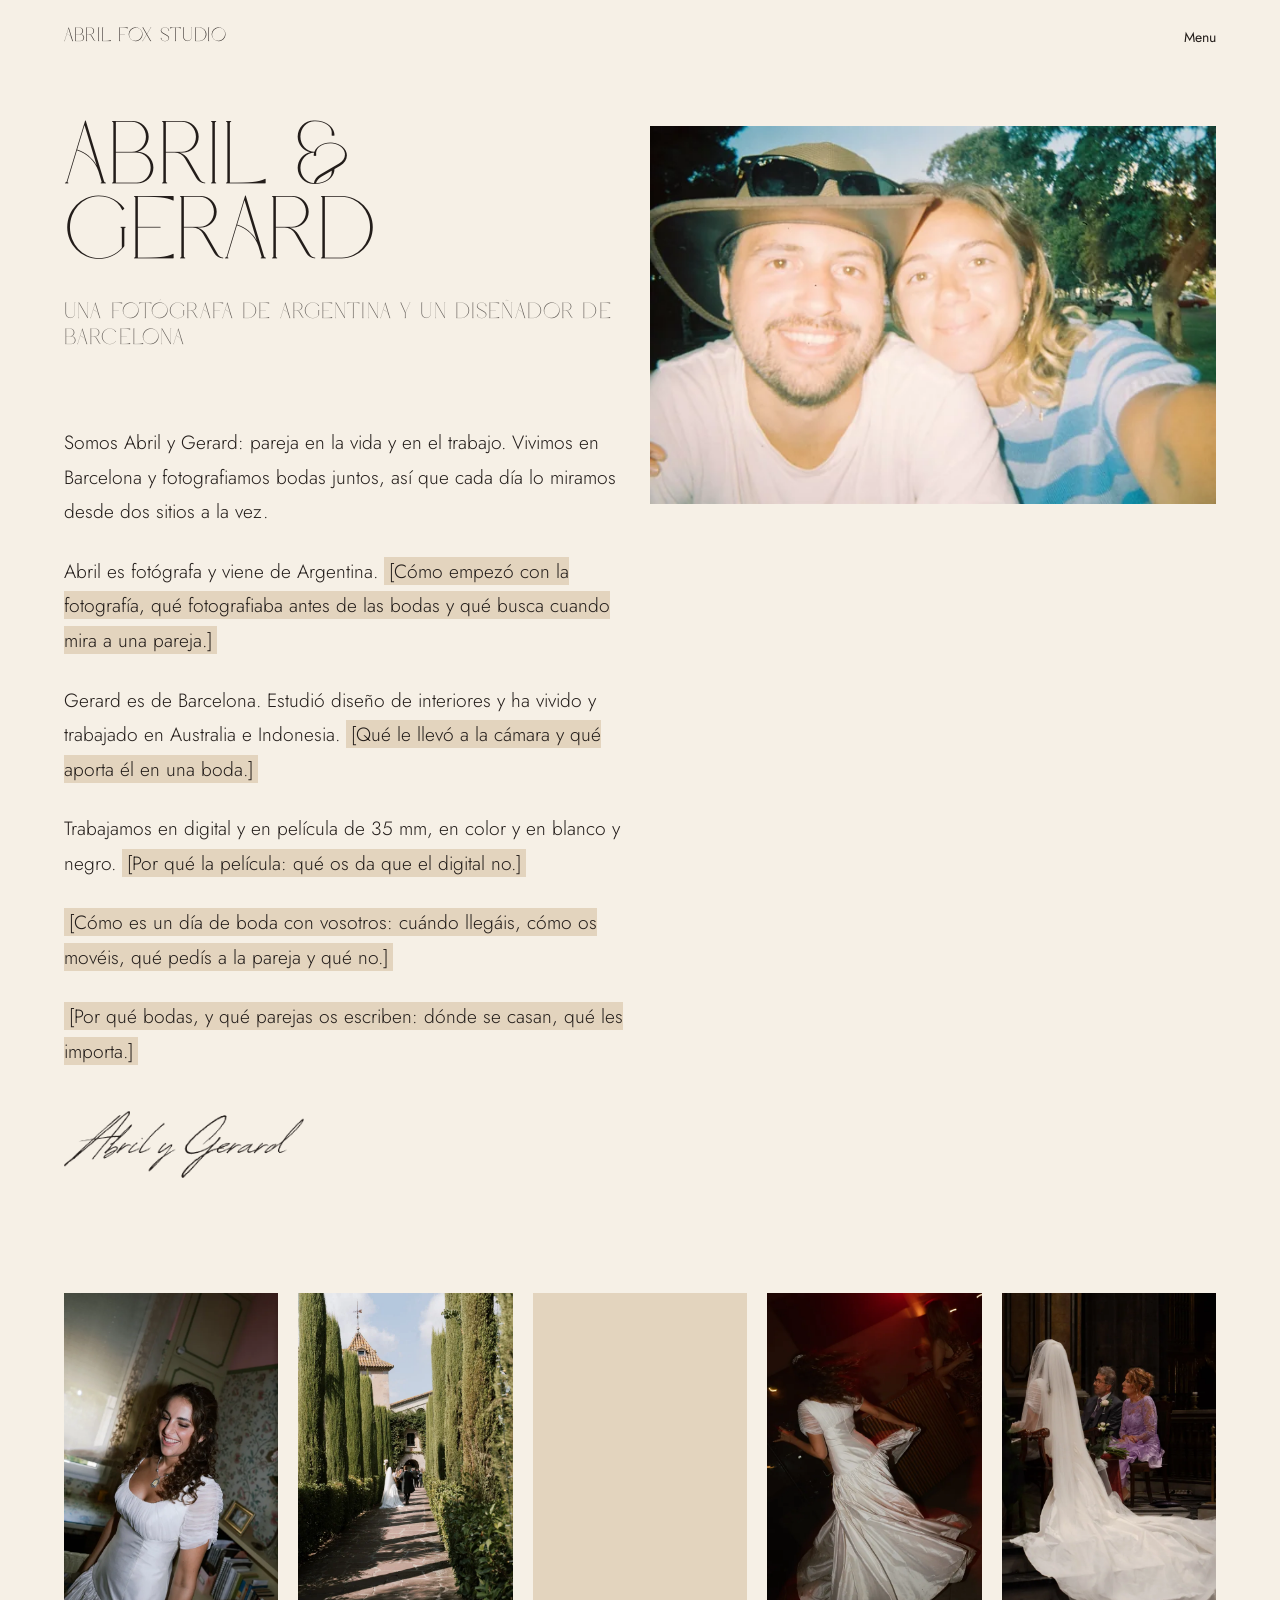
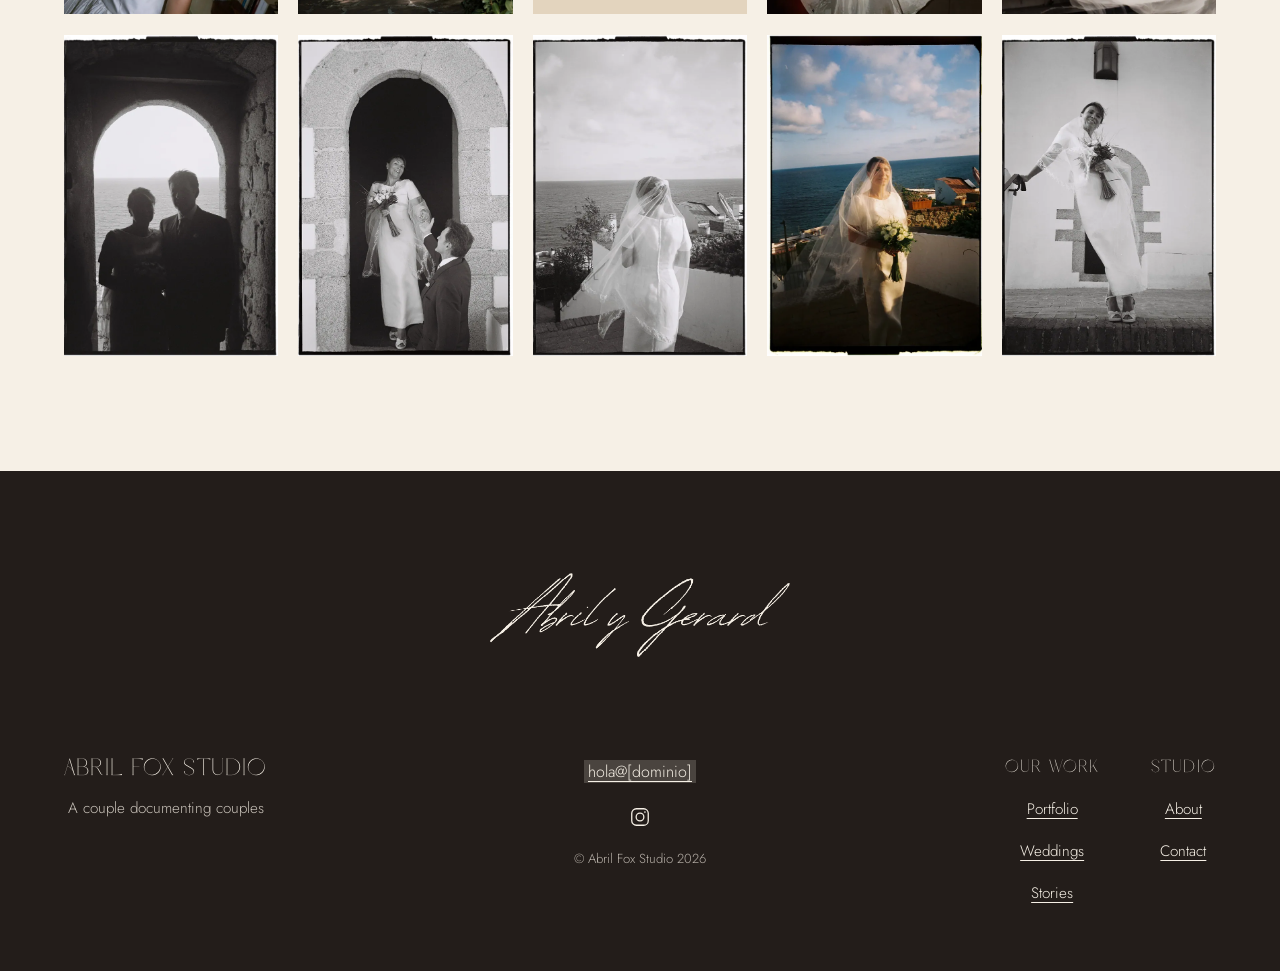
==== about.html @ 714bb8e2 "Web de Abril Fox Studio Co-Authored-By: Claude Opus 5.5 <noreply@anthropic.com> Claude-Session: http" ====
<!doctype html>
<html lang="es">
<head>
<meta charset="utf-8">
<meta name="viewport" content="width=device-width, initial-scale=1">
<title>About · Abril Fox Studio</title>
<meta name="description" content="Abril Fox Studio, fotografía de bodas en Barcelona.">
<meta name="theme-color" content="#F6F0E6">
<link rel="preload" href="fonts/lovely-may.woff2" as="font" type="font/woff2" crossorigin>
<link rel="preload" href="fonts/jost.woff2" as="font" type="font/woff2" crossorigin>

<link rel="stylesheet" href="styles.css">
<script>document.documentElement.classList.add('js')</script>
</head>
<body class="page">
<a class="skip" href="#main">Saltar al contenido</a>
<header class="site-head" data-head>
  <a class="wordmark" href="index.html" aria-label="Abril Fox Studio, home">Abril Fox Studio</a>
  <div class="navwrap">
  <button class="menu-btn" type="button" aria-expanded="false" aria-controls="menu" data-menu-btn>Menu</button>
  <nav id="menu" class="menu" aria-label="Main">
    <ul>
      <li><a href="portfolio.html">Portfolio</a></li>
      <li class="has-sub" data-sub>
        <button class="sub-btn" type="button" aria-expanded="false" aria-controls="sub-gallery">Gallery</button>
        <ul class="sub" id="sub-gallery">
          <li><a href="gallery.html#weddings">Weddings</a></li>
          <li><a href="gallery.html#stories">Stories</a></li>
        </ul>
      </li>
      <li><a href="about.html" aria-current="page">About</a></li>
      <li><a href="contact.html">Contact</a></li>
    </ul>
  </nav>
  </div>
</header>
<main id="main" class="pg">
<h1 class="visually-hidden">About</h1>
<section class="about" id="nosotros" aria-labelledby="about-t">
  <div class="about__text">
    <h2 class="about__title" id="about-t">Abril &amp; Gerard</h2>
    <p class="about__sub">Una fotógrafa de Argentina y un diseñador de Barcelona</p>
    <div class="about__body">
      <p>Somos Abril y Gerard: pareja en la vida y en el trabajo. Vivimos en Barcelona y fotografiamos bodas juntos, así que cada día lo miramos desde dos sitios a la vez.</p>
      <p>Abril es fotógrafa y viene de Argentina. <mark class="todo">[Cómo empezó con la fotografía, qué fotografiaba antes de las bodas y qué busca cuando mira a una pareja.]</mark></p>
      <p>Gerard es de Barcelona. Estudió diseño de interiores y ha vivido y trabajado en Australia e Indonesia. <mark class="todo">[Qué le llevó a la cámara y qué aporta él en una boda.]</mark></p>
      <p>Trabajamos en digital y en película de 35&nbsp;mm, en color y en blanco y negro. <mark class="todo">[Por qué la película: qué os da que el digital no.]</mark></p>
      <p><mark class="todo">[Cómo es un día de boda con vosotros: cuándo llegáis, cómo os movéis, qué pedís a la pareja y qué no.]</mark></p>
      <p><mark class="todo">[Por qué bodas, y qué parejas os escriben: dónde se casan, qué les importa.]</mark></p>
    </div>
    <img class="firma" src="img/firma.png" width="574" height="160" alt="Firma: Abril y Gerard" loading="lazy">
  </div>
  <div class="about__photo"><figure class="ph ph--h "><picture><source type="image/webp" srcset="img/nosotros-640.webp 640w, img/nosotros-1200.webp 1200w, img/nosotros-1600.webp 1600w" sizes="(min-width: 900px) 46vw, 100vw"><img src="img/nosotros-1200.jpg" width="1600" height="1071" alt="Abril y Gerard, selfie en analógico en un parque" loading="lazy" decoding="async"></picture></figure></div>
  <div class="strips" aria-label="Fotografías">
    <div class="strip"><figure class="ph ph--v "><picture><source type="image/webp" srcset="img/sp102666-640.webp 640w, img/sp102666-1200.webp 1200w, img/sp102666-1707.webp 1707w" sizes="(min-width: 900px) 19vw, 50vw"><img src="img/sp102666-1200.jpg" width="1707" height="2560" alt="La novia sonríe junto al papel pintado de flores" loading="lazy" decoding="async"></picture></figure><figure class="ph ph--v "><picture><source type="image/webp" srcset="img/dsc03008-640.webp 640w, img/dsc03008-1200.webp 1200w, img/dsc03008-1707.webp 1707w" sizes="(min-width: 900px) 19vw, 50vw"><img src="img/dsc03008-1200.jpg" width="1707" height="2560" alt="La pareja al fondo de un pasillo de cipreses" loading="lazy" decoding="async"></picture></figure><figure class="ph ph--v "><picture><source type="image/webp" srcset="img/sp103479-640.webp 640w, img/sp103479-1200.webp 1200w, img/sp103479-1707.webp 1707w" sizes="(min-width: 900px) 19vw, 50vw"><img src="img/sp103479-1200.jpg" width="1707" height="2560" alt="La novia entre invitadas con pamela naranja" loading="lazy" decoding="async"></picture></figure><figure class="ph ph--v "><picture><source type="image/webp" srcset="img/sp105795-640.webp 640w, img/sp105795-1200.webp 1200w, img/sp105795-1707.webp 1707w" sizes="(min-width: 900px) 19vw, 50vw"><img src="img/sp105795-1200.jpg" width="1707" height="2560" alt="La novia gira bajo una luz roja" loading="lazy" decoding="async"></picture></figure><figure class="ph ph--v "><picture><source type="image/webp" srcset="img/dsc02863-640.webp 640w, img/dsc02863-1200.webp 1200w, img/dsc02863-1707.webp 1707w" sizes="(min-width: 900px) 19vw, 50vw"><img src="img/dsc02863-1200.jpg" width="1707" height="2560" alt="La cola del vestido en el altar" loading="lazy" decoding="async"></picture></figure></div>
    <div class="strip"><figure class="ph ph--v "><picture><source type="image/webp" srcset="img/f01-13-640.webp 640w, img/f01-13-1200.webp 1200w, img/f01-13-2000.webp 2000w" sizes="(min-width: 900px) 19vw, 50vw"><img src="img/f01-13-1200.jpg" width="2397" height="3578" alt="Silueta de la pareja bajo un arco frente al mar, en película" loading="lazy" decoding="async"></picture></figure><figure class="ph ph--v "><picture><source type="image/webp" srcset="img/f01-15-640.webp 640w, img/f01-15-1200.webp 1200w, img/f01-15-2000.webp 2000w" sizes="(min-width: 900px) 19vw, 50vw"><img src="img/f01-15-1200.jpg" width="2397" height="3578" alt="La novia en lo alto del arco, en película" loading="lazy" decoding="async"></picture></figure><figure class="ph ph--v "><picture><source type="image/webp" srcset="img/f01-27-640.webp 640w, img/f01-27-1200.webp 1200w, img/f01-27-2000.webp 2000w" sizes="(min-width: 900px) 19vw, 50vw"><img src="img/f01-27-1200.jpg" width="2397" height="3578" alt="El velo transparente frente al mar, en película" loading="lazy" decoding="async"></picture></figure><figure class="ph ph--v "><picture><source type="image/webp" srcset="img/f02-12-640.webp 640w, img/f02-12-1200.webp 1200w, img/f02-12-2000.webp 2000w" sizes="(min-width: 900px) 19vw, 50vw"><img src="img/f02-12-1200.jpg" width="2397" height="3578" alt="La novia con el velo frente al mar, en color" loading="lazy" decoding="async"></picture></figure><figure class="ph ph--v "><picture><source type="image/webp" srcset="img/f01-23-640.webp 640w, img/f01-23-1200.webp 1200w, img/f01-23-2000.webp 2000w" sizes="(min-width: 900px) 19vw, 50vw"><img src="img/f01-23-1200.jpg" width="2397" height="3578" alt="La novia junto a una pared blanca, en película" loading="lazy" decoding="async"></picture></figure></div>
  </div>
</section>
</main>
<footer class="foot">
  <img class="foot__firma" src="img/firma-crema.png" width="574" height="160" alt="Abril y Gerard" loading="lazy">
  <div class="foot__brand">
    <p class="foot__logo">Abril Fox Studio</p>
    <p class="foot__tag">A couple documenting couples</p>
  </div>
  <div class="foot__center">
    <a class="foot__mail" href="mailto:hola@[DOMINIO]"><mark class="todo">hola@[dominio]</mark></a>
    <a class="foot__ig" href="https://instagram.com/" rel="noopener" aria-label="Instagram"><svg viewBox="0 0 24 24" width="22" height="22" aria-hidden="true" focusable="false" fill="none" stroke="currentColor" stroke-width="1.4"><rect x="3" y="3" width="18" height="18" rx="5"/><circle cx="12" cy="12" r="4.2"/><circle cx="17.4" cy="6.6" r=".9" fill="currentColor" stroke="none"/></svg></a>
    <p class="foot__copy">© Abril Fox Studio 2026</p>
  </div>
  <nav class="foot__nav" aria-label="Pie de página">
    <div><p class="foot__h">Our work</p><ul>
      <li><a href="portfolio.html">Portfolio</a></li>
      <li><a href="gallery.html#weddings">Weddings</a></li>
      <li><a href="gallery.html#stories">Stories</a></li>
    </ul></div>
    <div><p class="foot__h">Studio</p><ul>
      <li><a href="about.html">About</a></li>
      <li><a href="contact.html">Contact</a></li>
    </ul></div>
  </nav>
</footer>
<script src="main.js" defer></script>
</body>
</html>
---- styles.css ----
/* Abril Fox Studio — estilos
   Paleta, tipografías y roles según el Manual de identidad visual 2026. */

@font-face { font-family: "Lovely May"; src: url(fonts/lovely-may.woff2) format("woff2"); font-display: swap; }
@font-face { font-family: "Jimmy Script"; src: url(fonts/jimmy.woff2) format("woff2"); font-display: swap; }
@font-face { font-family: "Afrah"; src: url(fonts/afrah-light.woff2) format("woff2"); font-weight: 300; font-display: swap; }
@font-face { font-family: "Afrah"; src: url(fonts/afrah.woff2) format("woff2"); font-weight: 400; font-display: swap; }
@font-face { font-family: "Jost"; src: url(fonts/jost.woff2) format("woff2"); font-weight: 100 900; font-display: swap;
  unicode-range: U+0000-00FF, U+0131, U+0152-0153, U+02BB-02BC, U+02C6, U+02DA, U+02DC, U+2000-206F, U+20AC, U+2122, U+2191, U+2193, U+2212, U+2215, U+FEFF, U+FFFD; }
@font-face { font-family: "Jost"; src: url(fonts/jost-ext.woff2) format("woff2"); font-weight: 100 900; font-display: swap;
  unicode-range: U+0100-02AF, U+0304, U+0308, U+0329, U+1E00-1E9F, U+1EF2-1EFF, U+2020, U+20A0-20AB, U+20AD-20C0, U+2113, U+2C60-2C7F, U+A720-A7FF; }

:root {
  --crema: #F6F0E6;
  --arena: #E3D4BE;
  --tinta: #231D1A;
  --tinta-2: rgb(35 29 26 / .72);
  --linea: rgb(35 29 26 / .22);

  --f-title: "Lovely May", "Didot", serif;
  --f-acc: "Jimmy Script", cursive;
  --f-place: "Afrah", "Didot", serif;
  --f-text: "Jost", "Futura", sans-serif;

  --m: clamp(20px, 5vw, 80px);          /* margen lateral */
  --gap: clamp(12px, 1.6vw, 24px);
  --s1: clamp(56px, 9vw, 140px);        /* aire entre secciones */
  --s2: clamp(32px, 5vw, 72px);

  --t-xl: clamp(2.6rem, 6.4vw, 6.2rem);
  --t-l: clamp(2rem, 4.2vw, 3.9rem);
  --t-m: clamp(1.35rem, 2vw, 1.75rem);
  --t-body: clamp(1rem, .95rem + .2vw, 1.125rem);
  --t-s: .875rem;

  --ease: cubic-bezier(.2, .7, .2, 1);
}

*, *::before, *::after { box-sizing: border-box; }
html { -webkit-text-size-adjust: 100%; scroll-behavior: smooth; scroll-padding-top: 72px; }
body {
  margin: 0; background: var(--crema); color: var(--tinta);
  font: 300 var(--t-body)/1.65 var(--f-text);
  font-kerning: normal; text-rendering: optimizeLegibility;
}
img { display: block; max-width: 100%; height: auto; }
picture { display: contents; }
a { color: inherit; }
h1, h2, h3, p, ul, ol, figure, blockquote { margin: 0; padding: 0; }
ul, ol { list-style: none; }
button, input, textarea, select { font: inherit; color: inherit; }

:focus-visible { outline: 1.5px solid var(--tinta); outline-offset: 4px; }
.ch--noche :focus-visible, .foot :focus-visible, .lb :focus-visible { outline-color: var(--crema); }

.skip { position: absolute; left: var(--m); top: -60px; background: var(--tinta); color: var(--crema); padding: .6em 1em; z-index: 50; text-decoration: none; }
.skip:focus { top: 12px; }
.visually-hidden { position: absolute; width: 1px; height: 1px; overflow: hidden; clip: rect(0 0 0 0); white-space: nowrap; }

/* Huecos de contenido pendiente: visibles a propósito, se borran al rellenar */
.todo { background: var(--arena); color: var(--tinta); padding: 0 .25em; font-style: normal; }
.hole { display: grid; place-items: center; background: var(--arena); border: 1px dashed var(--linea); margin: 0; }
.hole span { font-size: var(--t-s); text-align: center; color: var(--tinta-2); padding: 1em; }

/* ---------- Tipografía con roles ---------- */
.t-title {
  font: 400 var(--t-l)/1.02 var(--f-title); text-transform: uppercase; letter-spacing: .01em;
}
.acc {
  font-family: var(--f-acc); text-transform: none; letter-spacing: 0;
  font-size: 1.12em; line-height: .5; padding: 0 .06em;
}
/* Títulos: una sola letra (Lovely May), sin palabra de acento */
.t-title .acc { font: inherit; text-transform: inherit; letter-spacing: inherit; padding: 0; }
.lead { font-size: var(--t-m); line-height: 1.45; font-weight: 300; }
.link {
  text-decoration: none; background: linear-gradient(currentColor, currentColor) 0 100% / 100% 1px no-repeat;
  padding-bottom: 2px; transition: background-size .45s var(--ease);
}
.link:hover { background-size: 0 1px; background-position: 100% 100%; }

/* ---------- Cabecera ---------- */
.site-head {
  position: fixed; inset: 0 0 auto 0; z-index: 20;
  display: flex; align-items: center; justify-content: space-between; gap: 2rem;
  padding: 18px var(--m); transition: background-color .4s, border-color .4s;
  border-bottom: 1px solid transparent;
}
.site-head.is-solid { background: var(--crema); }
.wordmark { font: 400 1.05rem/1 var(--f-title); text-transform: uppercase; letter-spacing: .04em; text-decoration: none; }
.menu ul { display: flex; gap: clamp(1.2rem, 2.4vw, 2.6rem); }
.menu a { font-size: var(--t-s); font-weight: 400; letter-spacing: .02em; text-decoration: none; padding: 6px 0;
  background: linear-gradient(currentColor, currentColor) 0 100% / 0 1px no-repeat; transition: background-size .4s var(--ease); }
.menu a:hover, .menu a[aria-current] { background-size: 100% 1px; }
.menu-btn { display: none; background: none; border: 0; padding: 8px 0; font-size: var(--t-s); font-weight: 400; cursor: pointer; }

/* Submenú de Gallery */
.has-sub { position: relative; }
.menu a, .sub-btn { display: inline-block; line-height: 1.4; }
.sub-btn { background: none; border: 0; padding: 6px 0; font-family: inherit; color: inherit; cursor: pointer; font-size: var(--t-s); font-weight: 400; letter-spacing: .02em;
  background-image: linear-gradient(currentColor, currentColor); background-position: 0 100%; background-size: 0 1px; background-repeat: no-repeat; transition: background-size .4s var(--ease); }
.sub-btn:hover, .sub-btn[data-current], .has-sub.is-open .sub-btn { background-size: 100% 1px; }
.menu .sub { position: absolute; top: calc(100% + 10px); left: -16px; display: grid; gap: 0; padding: 10px 16px; background: var(--crema);
  min-width: 150px; opacity: 0; visibility: hidden; transform: translateY(-4px); transition: opacity .25s, transform .25s, visibility 0s .25s; }
.has-sub.is-open .sub { opacity: 1; visibility: visible; transform: none; transition: opacity .25s, transform .25s; }
.menu .sub a { display: block; padding: 8px 0; }

/* Fuera del inicio: en ordenador solo se ve «Menu»; al pasar por encima se despliega */
.navwrap { position: relative; }
@media (min-width: 900px) {
  body:not(.home) .menu-btn { display: block; }
  body:not(.home) .menu {
    position: absolute; top: 100%; right: -24px; padding: 14px 24px 18px; background: var(--crema); min-width: 210px;
    opacity: 0; visibility: hidden; transform: translateY(-4px);
    transition: opacity .25s, transform .25s, visibility 0s .25s;
  }
  body:not(.home) .navwrap:hover .menu, body:not(.home) .navwrap:focus-within .menu, body:not(.home) .menu.is-open {
    opacity: 1; visibility: visible; transform: none; transition: opacity .25s, transform .25s;
  }
  body:not(.home) .menu > ul { flex-direction: column; gap: 0; }
  body:not(.home) .menu li { padding: 6px 0; }
  body:not(.home) .menu a, body:not(.home) .sub-btn { display: inline-block; padding: 2px 0; }
  body:not(.home) .menu .sub { position: static; min-width: 0; padding: 0 0 4px 1rem; display: none; opacity: 1; visibility: visible; transform: none; }
  body:not(.home) .has-sub:hover .sub, body:not(.home) .has-sub.is-open .sub, body:not(.home) .has-sub:focus-within .sub { display: grid; }
}

/* En el inicio el logotipo grande ya está en la portada: el pequeño aparece al bajar */

/* ---------- Fotos ---------- */
.ph { margin: 0; position: relative; }
.ph img { width: 100%; height: auto; background: var(--arena); }
.ph figcaption { font-size: var(--t-s); color: var(--tinta-2); margin-top: .6em; }
.lb-open { display: block; width: 100%; padding: 0; border: 0; background: none; cursor: zoom-in; }

/* ---------- Portada ---------- */
.hero { display: grid; grid-template-columns: auto 1fr; min-height: 100svh; }
.slides { position: relative; height: 100svh; aspect-ratio: 2 / 3; overflow: hidden; background: var(--arena); }
.slide { position: absolute; inset: 0; opacity: 0; transition: opacity 1.2s ease; }
.slide.is-on { opacity: 1; }
.slide img { width: 100%; height: 100%; object-fit: cover; }
/* La portada es la página entera: sin desplazamiento */
.home .hero { height: 100svh; min-height: 0; }
.hero__text { align-self: end; padding: 0 var(--m) clamp(40px, 8vh, 96px) clamp(32px, 6vw, 110px); }
.hero__text > * { font-family: var(--f-title); font-weight: 400; text-transform: uppercase; }
.hero__logo { font-size: var(--t-xl); line-height: .95; letter-spacing: .005em; max-width: 7ch; }
.hero__line { font-size: clamp(1.3rem, 2.2vw, 2rem); line-height: 1.15; margin-top: clamp(20px, 3.4vh, 40px); letter-spacing: .02em; }
.hero__place { font-size: clamp(.95rem, 1.2vw, 1.15rem); line-height: 1.5; letter-spacing: .08em; margin-top: 1.4em; color: var(--tinta-2); }

/* Entrada única: la foto se descubre de abajo arriba */
@media (prefers-reduced-motion: no-preference) {
  .js .slide:first-child img { clip-path: inset(100% 0 0 0); transition: clip-path 1.4s var(--ease); }
  .js .hero__text > * { opacity: 0; transform: translateY(12px); transition: opacity .9s var(--ease), transform .9s var(--ease); }
  .js .is-in .slide:first-child img { clip-path: inset(0 0 0 0); }
  .js .is-in .hero__text > * { opacity: 1; transform: none; }
  .js .is-in .hero__text > :nth-child(1) { transition-delay: .5s; }
  .js .is-in .hero__text > :nth-child(2) { transition-delay: .7s; }
  .js .is-in .hero__text > :nth-child(3) { transition-delay: .85s; }
}

/* ---------- Retícula base ---------- */
.about, .stories, .day, .process, .words, .places__row, .journal, .contact, .sp__head, .g {
  display: grid; grid-template-columns: repeat(12, minmax(0, 1fr)); column-gap: var(--gap);
  padding-inline: var(--m);
}

/* Páginas interiores */
.pg { padding-top: 72px; }
.cta { padding: var(--s1) var(--m); display: flex; flex-wrap: wrap; align-items: end; justify-content: space-between; gap: var(--s2); border-top: 1px solid var(--linea); }
.cta .btn { display: inline-block; text-decoration: none; }

/* Sobre nosotros: texto a la izquierda, foto a la derecha; debajo, dos tiras de cinco fotos */
.about { padding-block: clamp(32px, 6vh, 72px) var(--s1); align-items: start; row-gap: var(--s1); }
.about__text { grid-column: 1 / span 6; }
.about__title { font: 400 clamp(3rem, 6vw, 5.6rem)/.98 var(--f-title); text-transform: uppercase; }
.about__sub { font: 400 clamp(1rem, 1.5vw, 1.3rem)/1.4 var(--f-title); text-transform: uppercase; letter-spacing: .06em; color: var(--tinta-2); margin-top: 1.2em; max-width: 34ch; }
.about__body { margin-top: clamp(40px, 8vh, 96px); display: grid; gap: 1.3em; max-width: 60ch; font-size: clamp(1.05rem, 1rem + .25vw, 1.2rem); line-height: 1.8; }
.firma { width: min(240px, 60%); margin-top: 2.4em; }
.about__photo { grid-column: 7 / -1; position: sticky; top: 96px; }
.about__photo img { width: 100%; height: auto; }
.strips { grid-column: 1 / -1; display: grid; gap: clamp(12px, 1.6vw, 24px); }
.strip { display: grid; grid-template-columns: repeat(5, minmax(0, 1fr)); gap: clamp(12px, 1.6vw, 24px); }
.strip .ph { aspect-ratio: 2 / 3; overflow: hidden; }
.strip img { width: 100%; height: 100%; object-fit: cover; }

/* Gallery: una pared de bodas, tres por fila, mucho aire */
.stories { padding-block: clamp(56px, 12vh, 160px) var(--s1); }
.wall { grid-column: 1 / -1; display: grid; grid-template-columns: repeat(3, minmax(0, 1fr)); gap: clamp(56px, 8vw, 120px) clamp(24px, 5.5vw, 96px); align-items: start; }
.wall a { display: block; text-decoration: none; }
.wall .ph { overflow: hidden; aspect-ratio: 2 / 3; }
.wall .ph img { height: 100%; object-fit: cover; transition: transform 1.2s var(--ease), opacity .6s; }
.wall a:hover img { transform: scale(1.02); }
.wall__place { display: block; font: 300 clamp(1.05rem, 1.4vw, 1.3rem)/1.3 var(--f-place); margin-top: 1em; }
.wall__names { display: block; font: 400 .8rem/1.3 var(--f-title); text-transform: uppercase; letter-spacing: .08em; color: var(--tinta-2); margin-top: .5em; }
.wall a:focus-visible { outline-offset: 8px; }
@media (max-width: 899px) { .wall { grid-template-columns: repeat(2, minmax(0, 1fr)); } }
@media (max-width: 599px) { .wall { grid-template-columns: minmax(0, 1fr); } }

/* Gallery dividida: Weddings y Stories */
.gal { grid-column: 1 / -1; }
.gal + .gal { margin-top: var(--s1); }
.gal__t { font: 400 clamp(2.2rem, 4vw, 3.8rem)/1 var(--f-title); text-transform: uppercase; margin-bottom: clamp(32px, 5vw, 64px); }
.stories { padding-top: clamp(40px, 8vh, 96px); }

/* Portfolio: muro de fotos sin texto */
.pf { padding: clamp(24px, 5vh, 56px) clamp(16px, 1.8vw, 28px) var(--s1); }
.pf__grid { columns: 3; column-gap: clamp(12px, 1.6vw, 24px); }
.pf__grid .ph { break-inside: avoid; margin-bottom: clamp(12px, 1.6vw, 24px); }
@media (max-width: 899px) { .pf__grid { columns: 2; } }
@media (max-width: 599px) { .pf__grid { columns: 1; } }

/* Historia (cabecera de nombre en cada boda) */
.story__name { display: block; font: 400 var(--t-m)/1.1 var(--f-title); text-transform: uppercase; margin-top: .9em; }
.story__place { display: block; font: 300 1.1rem/1.2 var(--f-place); color: var(--tinta-2); margin-top: .35em; }

/* Un día entero */
.day { padding-block: var(--s1); row-gap: var(--s1); }
.day__head { grid-column: 1 / span 7; }
.day__head p { margin-top: 1em; color: var(--tinta-2); max-width: 40ch; }
.ch { grid-column: 1 / -1; display: grid; grid-template-columns: subgrid; align-items: start; position: relative; }
.ch__label { grid-column: 1 / -1; font: 400 clamp(2.6rem, 5.2vw, 4.8rem)/1 var(--f-acc); margin-bottom: .35em; }
.ch--casa .ch__a { grid-column: 2 / span 5; }
.ch--casa .ch__b { grid-column: 8 / span 3; margin-top: 30%; }
.ch--si .ch__a { grid-column: 4 / span 6; }
.ch--si .ch__b { grid-column: 11 / span 2; align-self: end; }
.ch--calle .ch__label { grid-column: 1 / -1; }
.ch--calle .pair { grid-column: 1 / -1; margin-inline: calc(var(--m) * -1); display: grid; grid-template-columns: 1fr 1fr; gap: 4px; }
.ch--jardin .ch__a { grid-column: 8 / span 4; margin-bottom: var(--s1); }
.ch--jardin .ch__label { grid-column: 2 / span 5; align-self: end; }
.ch--jardin { grid-template-rows: auto auto; }
.ch--jardin .ch__label { grid-row: 1; }
.ch--jardin .ch__a { grid-row: 1; }
.ch__wide { grid-column: 1 / -1; grid-row: 2; margin-inline: calc(var(--m) * -1); }
.ch--noche {
  margin-inline: calc(var(--m) * -1); padding: var(--s1) var(--m); background: var(--tinta); color: var(--crema);
  grid-template-columns: repeat(12, minmax(0, 1fr)); column-gap: var(--gap); row-gap: var(--s2);
}
.ch--noche .ch__a { grid-column: 2 / span 4; }
.ch--noche .ch__b { grid-column: 7 / span 6; align-self: end; }
.ch--noche .ph img { background: #3a322e; }
.ch__end { grid-column: 2 / -1; font-size: var(--t-body); }
.ch__end .link { font-weight: 400; }

/* Cómo trabajamos */
.process { padding-block: var(--s1); align-items: start; }
.process__img { grid-column: 1 / span 5; position: sticky; top: 96px; }
.process__body { grid-column: 7 / span 6; }
.steps { margin-top: var(--s2); counter-reset: s; }
.steps li { display: grid; grid-template-columns: 4.5rem 1fr; column-gap: 1rem; padding-block: 1.6rem; border-top: 1px solid var(--linea); }
.steps li:last-child { border-bottom: 1px solid var(--linea); }
.steps__n { grid-row: span 2; font: 400 2.2rem/1 var(--f-title); }
.steps h3 { font: 400 var(--t-m)/1.2 var(--f-title); text-transform: uppercase; }
.steps p { margin-top: .4em; color: var(--tinta-2); max-width: 48ch; }

/* Opiniones */
.words { padding-block: var(--s1); align-items: center; }
.words__img { grid-column: 1 / span 6; }
.words__body { grid-column: 8 / span 5; }
.words blockquote p { font-size: var(--t-m); line-height: 1.5; }
.words blockquote footer { margin-top: 1.6em; }
.words blockquote footer .story__name { font-size: 1.1rem; }

/* Destinos: el bucle */
.places { padding-block: var(--s1) 0; overflow: hidden; }
.loop { overflow: hidden; border-block: 1px solid var(--linea); padding-block: clamp(10px, 2vw, 28px); }
.loop__track { display: flex; align-items: center; gap: clamp(20px, 3vw, 48px); width: max-content;
  font: 300 clamp(3.4rem, 11vw, 10rem)/1 var(--f-place); white-space: nowrap; }
.loop__track li { flex: none; }
.loop__track .todo-li { color: var(--tinta-2); }
.stroke { width: clamp(60px, 9vw, 140px); height: auto; fill: none; stroke: var(--tinta); stroke-width: 1.6; stroke-linecap: round; }
@media (prefers-reduced-motion: no-preference) {
  .loop.is-running .loop__track { animation: loop var(--loop-t, 40s) linear infinite; }
  .loop:hover .loop__track, .loop:focus-within .loop__track { animation-play-state: paused; }
}
@keyframes loop { to { transform: translateX(calc(-1 * var(--loop-w, 50%))); } }
.places__row { padding-block: var(--s1); align-items: end; }
.places__img { grid-column: 1 / span 7; }
.places__text { grid-column: 9 / span 4; display: grid; gap: 1em; }

/* Diario */
.journal { padding-block: 0 var(--s1); align-items: start; }
.journal > .t-title { grid-column: 1 / -1; margin-bottom: var(--s2); }
.journal__list { grid-column: 1 / -1; display: grid; grid-template-columns: subgrid; }
.journal__list li:nth-child(1) { grid-column: 2 / span 3; }
.journal__list li:nth-child(2) { grid-column: 7 / span 5; margin-top: 12%; }
.journal h3 { font: 400 var(--t-m)/1.2 var(--f-text); margin-top: .9em; }
.journal__date { font-size: var(--t-s); color: var(--tinta-2); margin-top: .3em; }

/* Contacto: foto horizontal a sangre arriba; texto y formulario debajo */
.contact { padding-block: 0 var(--s1); align-items: start; row-gap: var(--s2); }
.contact { padding-top: clamp(32px, 6vh, 72px); }
.contact__head { grid-column: 1 / span 6; }
.contact__photo { grid-column: 7 / -1; position: relative; aspect-ratio: 3 / 2; overflow: hidden; background: var(--arena); }
.contact__photo .ph { position: absolute; inset: 0; opacity: 0; transition: opacity 1.2s ease; }
.contact__photo .ph.is-on { opacity: 1; }
.contact__photo img { width: 100%; height: 100%; object-fit: cover; }
.contact__formt { grid-column: 1 / -1; justify-self: center; width: min(100%, 760px); margin-top: var(--s1);
  font: 400 clamp(1.8rem, 3vw, 2.6rem)/1 var(--f-title); text-transform: uppercase; }
.contact__body { grid-column: 1 / -1; width: min(100%, 760px); margin-inline: auto; }
.firma--s { width: 150px; margin-top: 2em; }
.contact__title { font: 400 clamp(2.6rem, 4.6vw, 4.6rem)/1 var(--f-title); text-transform: uppercase; }
.contact__travel { font: 300 clamp(1.6rem, 2.6vw, 2.4rem)/1.1 var(--f-place); margin-top: .7em; }
.contact__intro { margin-top: 1.4em; max-width: 56ch; font-size: clamp(1.02rem, 1rem + .2vw, 1.15rem); line-height: 1.7; }
.form { display: grid; grid-template-columns: 1fr 1fr; column-gap: clamp(16px, 2.4vw, 36px); row-gap: 1.8rem; }
.form__req { grid-column: 1 / -1; font-size: var(--t-s); color: var(--tinta-2); }
.field { grid-column: 1 / -1; display: grid; gap: .4rem; align-content: start; position: relative; }
.field--half { grid-column: span 1; }
.field label { font-size: var(--t-s); font-weight: 400; }
.req { color: var(--tinta); }
.field input, .field textarea, .field select {
  width: 100%; background: transparent; border: 1px solid var(--linea); border-radius: 0;
  padding: .85rem .9rem; font-size: 1rem; font-weight: 300; transition: border-color .3s;
  min-height: 48px;
}
.field select { appearance: none; cursor: pointer;
  background-image: linear-gradient(45deg, transparent 50%, var(--tinta) 50%), linear-gradient(135deg, var(--tinta) 50%, transparent 50%);
  background-position: calc(100% - 20px) 52%, calc(100% - 15px) 52%; background-size: 5px 5px; background-repeat: no-repeat; padding-right: 2.4rem; }
.field textarea { resize: vertical; min-height: 9rem; line-height: 1.6; }
.field input::placeholder, .field textarea::placeholder { color: var(--tinta-2); }
.field input:hover, .field textarea:hover, .field select:hover { border-color: rgb(35 29 26 / .5); }
.field input:focus, .field textarea:focus, .field select:focus { outline: none; border-color: var(--tinta); box-shadow: inset 0 0 0 1px var(--tinta); }
.field [aria-invalid="true"] { border-color: var(--tinta); border-style: dashed; }
.field .err { font-size: var(--t-s); font-weight: 400; }
.field__count { justify-self: end; font-size: .75rem; color: var(--tinta-2); }
.form__status { grid-column: 1 / -1; font-size: var(--t-s); }
.form__status:empty { display: none; }
.btn {
  grid-column: 1 / -1; justify-self: start; cursor: pointer;
  background: var(--tinta); color: var(--crema); border: 1px solid var(--tinta); border-radius: 0;
  padding: 1rem 2.6rem; min-height: 48px; font-size: var(--t-s); font-weight: 400; letter-spacing: .06em;
  transition: background-color .3s, color .3s;
}
.btn:hover { background: transparent; color: var(--tinta); }
.btn[disabled] { opacity: .6; cursor: progress; }
.contact__ig { margin-top: 1.2em; }
.contact .todo { background: var(--arena); }

/* Pie */
.foot { background: var(--tinta); color: var(--crema); padding: clamp(56px, 8vw, 104px) var(--m) clamp(40px, 5vw, 64px);
  display: grid; grid-template-columns: 1fr auto 1fr; gap: var(--s2); align-items: start; text-align: center; }
.foot a { color: inherit; }
.foot__brand { justify-self: start; }
.foot__logo { font: 400 clamp(1.2rem, 1.6vw, 1.5rem)/1.1 var(--f-title); text-transform: uppercase; letter-spacing: .06em; }
.foot__tag { margin-top: .9em; font-size: .95rem; color: rgb(246 240 230 / .78); }
.foot__center { display: grid; justify-items: center; gap: .9rem; }
.foot__firma { grid-column: 1 / -1; justify-self: center; width: min(300px, 64vw); margin-bottom: clamp(16px, 3vw, 40px); }
.foot__mail { font-size: 1rem; text-decoration: underline; text-underline-offset: 4px; text-decoration-thickness: 1px; }
.foot__ig { display: inline-flex; padding: 6px; }
.foot__ig:hover { opacity: .7; }
.foot__copy { font-size: .82rem; color: rgb(246 240 230 / .7); }
.foot__nav { justify-self: end; display: flex; gap: clamp(32px, 4vw, 64px); }
.foot__h { font: 400 .95rem/1.2 var(--f-title); text-transform: uppercase; letter-spacing: .08em; margin-bottom: 1.1em; }
.foot__nav ul { display: grid; gap: .7em; }
.foot__nav a { font-size: .95rem; text-decoration: underline; text-underline-offset: 4px; text-decoration-thickness: 1px; }
.foot__nav a:hover, .foot__mail:hover { text-decoration-thickness: 2px; }
.foot .todo { background: rgb(246 240 230 / .18); color: var(--crema); }

/* ---------- Página de historia ---------- */
.sp { padding-top: clamp(96px, 12vh, 140px); }
.sp__head { padding-block: var(--s2) var(--s1); }
.sp__head > * { grid-column: 1 / span 8; }
.sp__back { font-size: var(--t-s); font-weight: 400; margin-bottom: var(--s2); }
.sp__names { font-size: var(--t-xl); }
.sp__place { font: 300 var(--t-m)/1 var(--f-place); color: var(--tinta-2); margin-top: .6em; }
.sp__intro { grid-column: 1 / span 6; margin-top: var(--s2); font-size: var(--t-m); line-height: 1.5; }
.g { row-gap: var(--gap); margin-bottom: var(--s2); align-items: start; }
.g:has(> .ch__label) { margin-top: var(--s1); }
.g > .ch__label { grid-column: 1 / -1; }
.g--pair > .ph:nth-of-type(1) { grid-column: 1 / span 6; }
.g--pair > .ph:nth-of-type(2) { grid-column: 7 / span 6; }
.g--three > .ph:nth-of-type(1) { grid-column: 1 / span 4; }
.g--three > .ph:nth-of-type(2) { grid-column: 5 / span 4; margin-top: 12%; }
.g--three > .ph:nth-of-type(3) { grid-column: 9 / span 4; }
.g--full > .ph { grid-column: 1 / -1; margin-inline: calc(var(--m) * -1); }
.g--single > .ph { grid-column: 4 / span 6; }
.g--offset > .ph:nth-of-type(1) { grid-column: 2 / span 4; align-self: end; }
.g--offset > .ph:nth-of-type(2) { grid-column: 7 / span 6; }
.sp--film .ph img { background: transparent; }
.sp__next { padding: var(--s1) var(--m); border-top: 1px solid var(--linea); }
.sp__next p { font-size: var(--t-s); color: var(--tinta-2); margin-bottom: .6em; }
.sp__next a { text-decoration: none; }
.sp__next a:hover { text-decoration: underline; text-decoration-thickness: 1px; text-underline-offset: .12em; }

/* Visor */
.lb { width: 100vw; height: 100dvh; max-width: none; max-height: none; margin: 0; padding: 0; border: 0;
  background: var(--tinta); color: var(--crema); }
.lb[open] { display: grid; place-items: center; }
.lb::backdrop { background: var(--tinta); }
.lb img { max-width: calc(100vw - 2 * var(--m)); max-height: calc(100dvh - 140px); width: auto; height: auto; }
@media (prefers-reduced-motion: no-preference) {
  .lb[open] img { animation: fade .35s var(--ease); }
}
@keyframes fade { from { opacity: 0; } }
.lb__btn, .lb__close { position: absolute; background: none; border: 0; color: var(--crema); font-size: var(--t-s); font-weight: 400; padding: 12px; cursor: pointer; }
.lb__close { top: 12px; right: calc(var(--m) - 12px); }
.lb__prev { bottom: 18px; left: calc(var(--m) - 12px); }
.lb__next { bottom: 18px; right: calc(var(--m) - 12px); }
.lb__count { position: absolute; bottom: 30px; left: 50%; transform: translateX(-50%); font-size: var(--t-s); }
.lb__btn:hover, .lb__close:hover { text-decoration: underline; text-underline-offset: 4px; }

/* ---------- Tablet ---------- */
@media (max-width: 1100px) {
  .process__img { grid-column: 1 / span 5; }
  .process__body { grid-column: 7 / span 6; }
}

/* ---------- Móvil ---------- */
@media (max-width: 899px) {
  :root { --gap: 12px; }
  .site-head { background: var(--crema); padding-block: 14px; }
  .js .home .wordmark { opacity: 1; visibility: visible; }
  .menu-btn { display: block; }
  .menu { position: fixed; inset: 57px 0 auto 0; background: var(--crema);
    padding: 12px var(--m) 28px; display: none; }
  .menu.is-open { display: block; }
  .menu ul { flex-direction: column; gap: 0; }
  .menu a, .sub-btn { display: block; font: 400 1.6rem/1 var(--f-title); text-transform: uppercase; padding: 14px 0; background: none; }
  .menu .sub { position: static; opacity: 1; visibility: visible; transform: none; padding: 0 0 6px 1.2rem; min-width: 0; }
  .menu .sub a { font-size: 1.15rem; padding: 10px 0; }

  .hero { grid-template-columns: 1fr; padding-top: 57px; min-height: 0; }
  .slides { height: auto; width: 100%; aspect-ratio: 2 / 3; }
  .home .hero { grid-template-rows: minmax(0, 1fr) auto; padding-top: 57px; }
  .home .slides { height: 100%; aspect-ratio: auto; }
  .home .hero__text { padding: 20px var(--m) 24px; }
  .home .hero__logo { font-size: clamp(2.2rem, 11vw, 3.2rem); }
  .home .hero__line { margin-top: 12px; }
  .home .hero__place { margin-top: .8em; }
  .hero__text { padding: 32px var(--m) 8px; }
  .hero__logo { max-width: none; }

  .about__text,
  .day__head, .process__img, .process__body, .words__img, .words__body,
  .places__img, .places__text, .sp__head > *, .sp__intro { grid-column: 1 / -1; }
  .about__text, .contact__head { grid-column: 1 / -1; position: static; }
  .about__photo { grid-column: 1 / -1; grid-row: 1; position: static; }
  .strip { grid-template-columns: repeat(2, minmax(0, 1fr)); }
  .strip .ph:last-child { grid-column: 1 / -1; aspect-ratio: 3 / 2; }

  .ch--casa .ch__a { grid-column: 1 / span 8; }
  .ch--casa .ch__b { grid-column: 6 / span 7; margin-top: -20%; }
  .ch--si .ch__a { grid-column: 1 / -1; }
  .ch--si .ch__b { grid-column: 7 / span 6; margin-top: var(--gap); }
  .ch--jardin .ch__label { grid-column: 1 / span 6; }
  .ch--jardin .ch__a { grid-column: 6 / span 7; margin-bottom: var(--s2); }
  .ch--noche .ch__a { grid-column: 1 / span 8; }
  .ch--noche .ch__b { grid-column: 1 / -1; }
  .ch__end { grid-column: 1 / -1; }

  .process__img { position: static; margin-bottom: var(--s2); }
  .steps li { grid-template-columns: 3rem 1fr; }
  .steps__n { font-size: 1.6rem; }
  .words__img { margin-bottom: var(--s2); }
  .places__text { margin-top: var(--s2); }
  .journal__list li:nth-child(1) { grid-column: 1 / span 7; }
  .journal__list li:nth-child(2) { grid-column: 1 / -1; margin-top: var(--s2); }
  .contact__body { grid-column: 1 / -1; }
  .contact__photo { grid-column: 1 / -1; grid-row: 1; }
  .form { grid-template-columns: 1fr; }
  .field--half { grid-column: 1 / -1; }
  .foot { grid-template-columns: 1fr; text-align: center; }
  .foot__brand, .foot__nav { justify-self: center; }

  .sp { padding-top: 80px; }
  .pg { padding-top: 57px; }
  .g--pair > .ph:nth-of-type(1) { grid-column: 1 / span 6; }
  .g--pair > .ph:nth-of-type(2) { grid-column: 7 / span 6; }
  .g--three > .ph:nth-of-type(1) { grid-column: 1 / span 7; }
  .g--three > .ph:nth-of-type(2) { grid-column: 6 / span 7; margin-top: -10%; }
  .g--three > .ph:nth-of-type(3) { grid-column: 1 / span 8; }
  .g--single > .ph { grid-column: 1 / -1; }
  .g--offset > .ph:nth-of-type(1) { grid-column: 1 / span 6; }
  .g--offset > .ph:nth-of-type(2) { grid-column: 4 / span 9; }
  .lb__count { bottom: 30px; }
}

@media (prefers-reduced-motion: reduce) {
  html { scroll-behavior: auto; }
  *, *::before, *::after { transition-duration: .01ms !important; animation-duration: .01ms !important; }
  .loop__track { flex-wrap: wrap; white-space: normal; width: auto; }
}

/* Inicio: mosaico de cuatro huecos; cada hueco cambia de foto cada 5 s */
.mosaic {
  height: 100svh; padding: 88px clamp(16px, 1.8vw, 28px) clamp(16px, 1.8vw, 28px);
  display: grid; grid-template-columns: repeat(3, minmax(0, 1fr)); grid-template-rows: repeat(2, minmax(0, 1fr));
  gap: clamp(12px, 1.6vw, 24px);
}
[data-slot] { position: relative; min-height: 0; overflow: hidden; background: var(--arena); }
[data-slot] .ph { position: absolute; inset: 0; opacity: 0; transition: opacity 1.2s ease; }
[data-slot] .ph.is-on { opacity: 1; }
[data-slot] img { width: 100%; height: 100%; object-fit: cover; }
.mosaic__a { grid-column: 1; grid-row: 1 / span 2; }
.mosaic__b { grid-column: 2; grid-row: 1; }
.mosaic__c { grid-column: 2; grid-row: 2; }
.mosaic__d { grid-column: 3; grid-row: 1 / span 2; }
@media (prefers-reduced-motion: no-preference) {
  .js .mosaic [data-slot] { opacity: 0; transition: opacity 1.2s var(--ease); }
  .js .mosaic.is-in [data-slot] { opacity: 1; }
  .js .mosaic.is-in .mosaic__b { transition-delay: .15s; }
  .js .mosaic.is-in .mosaic__c { transition-delay: .3s; }
  .js .mosaic.is-in .mosaic__d { transition-delay: .45s; }
}
@media (max-width: 899px) {
  body.home { height: auto; overflow: visible; }
  .mosaic { height: auto; padding-top: 72px; grid-template-columns: 1fr 1fr; grid-template-rows: auto; }
  .mosaic__a, .mosaic__d { grid-column: 1 / -1; grid-row: auto; aspect-ratio: 2 / 3; }
  .mosaic__b, .mosaic__c { grid-column: auto; grid-row: auto; aspect-ratio: 3 / 2; }
}
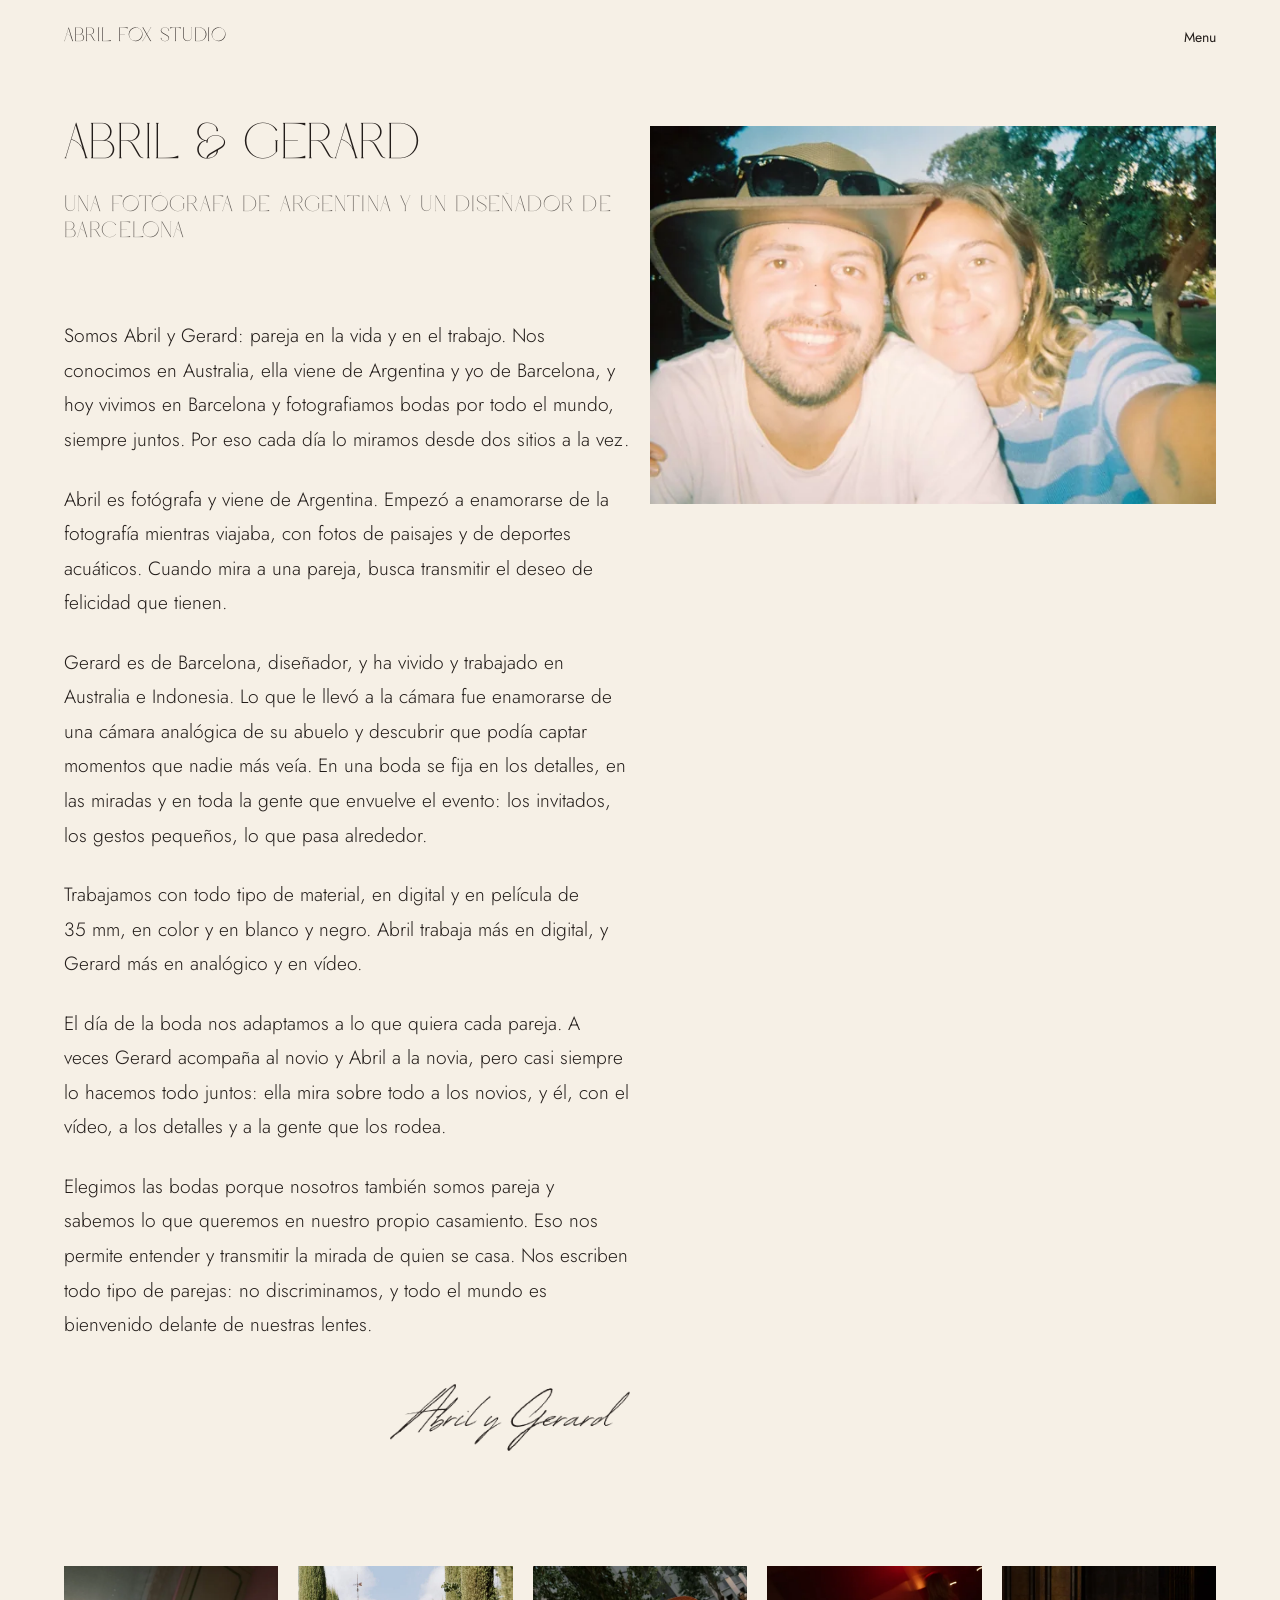
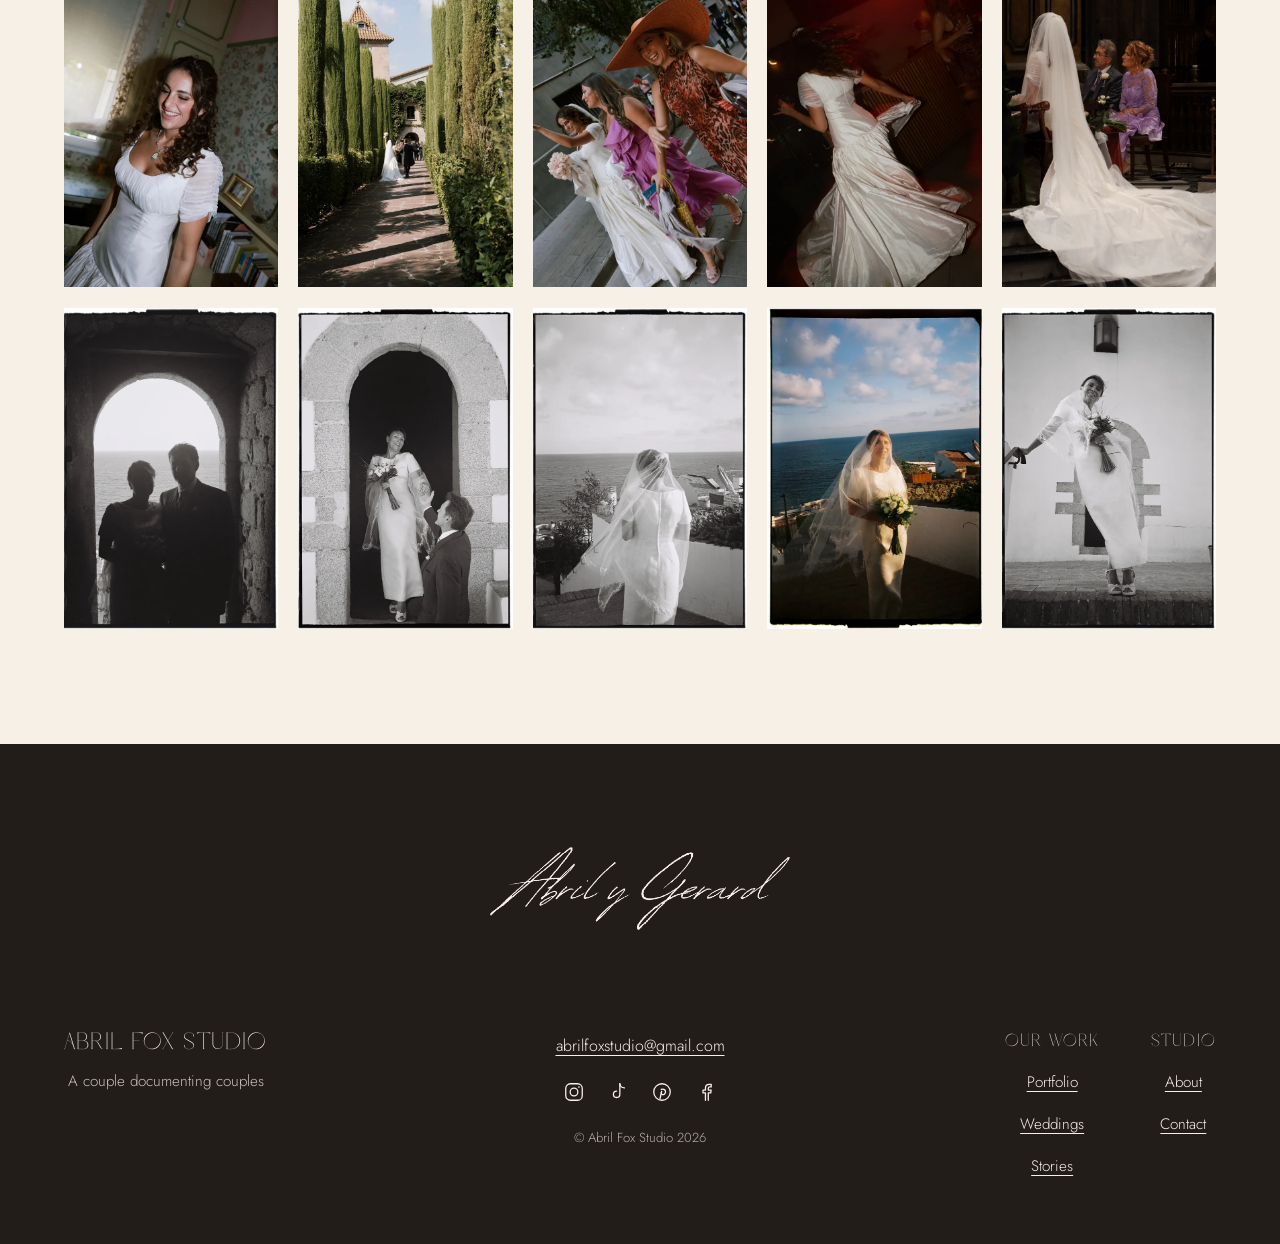
==== commit d597d76d: "Gallery más compacta, About con texto y firma, email y redes sociales Co-Authored-By: Claude Opus 5." ====
--- a/about.html
+++ b/about.html
@@ -41,12 +41,12 @@
     <h2 class="about__title" id="about-t">Abril &amp; Gerard</h2>
     <p class="about__sub">Una fotógrafa de Argentina y un diseñador de Barcelona</p>
     <div class="about__body">
-      <p>Somos Abril y Gerard: pareja en la vida y en el trabajo. Vivimos en Barcelona y fotografiamos bodas juntos, así que cada día lo miramos desde dos sitios a la vez.</p>
-      <p>Abril es fotógrafa y viene de Argentina. <mark class="todo">[Cómo empezó con la fotografía, qué fotografiaba antes de las bodas y qué busca cuando mira a una pareja.]</mark></p>
-      <p>Gerard es de Barcelona. Estudió diseño de interiores y ha vivido y trabajado en Australia e Indonesia. <mark class="todo">[Qué le llevó a la cámara y qué aporta él en una boda.]</mark></p>
-      <p>Trabajamos en digital y en película de 35&nbsp;mm, en color y en blanco y negro. <mark class="todo">[Por qué la película: qué os da que el digital no.]</mark></p>
-      <p><mark class="todo">[Cómo es un día de boda con vosotros: cuándo llegáis, cómo os movéis, qué pedís a la pareja y qué no.]</mark></p>
-      <p><mark class="todo">[Por qué bodas, y qué parejas os escriben: dónde se casan, qué les importa.]</mark></p>
+      <p>Somos Abril y Gerard: pareja en la vida y en el trabajo. Nos conocimos en Australia, ella viene de Argentina y yo de Barcelona, y hoy vivimos en Barcelona y fotografiamos bodas por todo el mundo, siempre juntos. Por eso cada día lo miramos desde dos sitios a la vez.</p>
+      <p>Abril es fotógrafa y viene de Argentina. Empezó a enamorarse de la fotografía mientras viajaba, con fotos de paisajes y de deportes acuáticos. Cuando mira a una pareja, busca transmitir el deseo de felicidad que tienen.</p>
+      <p>Gerard es de Barcelona, diseñador, y ha vivido y trabajado en Australia e Indonesia. Lo que le llevó a la cámara fue enamorarse de una cámara analógica de su abuelo y descubrir que podía captar momentos que nadie más veía. En una boda se fija en los detalles, en las miradas y en toda la gente que envuelve el evento: los invitados, los gestos pequeños, lo que pasa alrededor.</p>
+      <p>Trabajamos con todo tipo de material, en digital y en película de 35&nbsp;mm, en color y en blanco y negro. Abril trabaja más en digital, y Gerard más en analógico y en vídeo.</p>
+      <p>El día de la boda nos adaptamos a lo que quiera cada pareja. A veces Gerard acompaña al novio y Abril a la novia, pero casi siempre lo hacemos todo juntos: ella mira sobre todo a los novios, y él, con el vídeo, a los detalles y a la gente que los rodea.</p>
+      <p>Elegimos las bodas porque nosotros también somos pareja y sabemos lo que queremos en nuestro propio casamiento. Eso nos permite entender y transmitir la mirada de quien se casa. Nos escriben todo tipo de parejas: no discriminamos, y todo el mundo es bienvenido delante de nuestras lentes.</p>
     </div>
     <img class="firma" src="img/firma.png" width="574" height="160" alt="Firma: Abril y Gerard" loading="lazy">
   </div>
@@ -64,8 +64,13 @@
     <p class="foot__tag">A couple documenting couples</p>
   </div>
   <div class="foot__center">
-    <a class="foot__mail" href="mailto:hola@[DOMINIO]"><mark class="todo">hola@[dominio]</mark></a>
-    <a class="foot__ig" href="https://instagram.com/" rel="noopener" aria-label="Instagram"><svg viewBox="0 0 24 24" width="22" height="22" aria-hidden="true" focusable="false" fill="none" stroke="currentColor" stroke-width="1.4"><rect x="3" y="3" width="18" height="18" rx="5"/><circle cx="12" cy="12" r="4.2"/><circle cx="17.4" cy="6.6" r=".9" fill="currentColor" stroke="none"/></svg></a>
+    <a class="foot__mail" href="mailto:abrilfoxstudio@gmail.com">abrilfoxstudio@gmail.com</a>
+    <ul class="foot__social">
+      <li><a href="https://www.instagram.com/abrilfoxstudio/" rel="noopener" aria-label="Instagram, @abrilfoxstudio"><svg viewBox="0 0 24 24" width="22" height="22" aria-hidden="true" focusable="false" fill="none" stroke="currentColor" stroke-width="1.4"><rect x="3" y="3" width="18" height="18" rx="5"/><circle cx="12" cy="12" r="4.2"/><circle cx="17.4" cy="6.6" r=".9" fill="currentColor" stroke="none"/></svg></a></li>
+      <li><a href="https://www.tiktok.com/@abril.fox.studio" rel="noopener" aria-label="TikTok, @abril.fox.studio"><svg viewBox="0 0 24 24" width="22" height="22" aria-hidden="true" focusable="false" fill="none" stroke="currentColor" stroke-width="1.4" stroke-linecap="round" stroke-linejoin="round"><path d="M14 3v11.5a3.5 3.5 0 1 1-3.5-3.5"/><path d="M14 3c.4 2.6 2.2 4.4 5 4.6"/></svg></a></li>
+      <li><a href="https://www.pinterest.com/" rel="noopener" aria-label="Pinterest"><svg viewBox="0 0 24 24" width="22" height="22" aria-hidden="true" focusable="false" fill="none" stroke="currentColor" stroke-width="1.4" stroke-linecap="round" stroke-linejoin="round"><circle cx="12" cy="12" r="9"/><path d="M11.2 9.2c2.6-1 5 .5 4.6 3-.3 2-2 3-3.4 2.6-1-.3-1.4-1.2-1.2-2.1"/><path d="M11.6 11.2 9.8 19.5"/></svg></a></li>
+      <li><a href="https://www.facebook.com/" rel="noopener" aria-label="Facebook"><svg viewBox="0 0 24 24" width="22" height="22" aria-hidden="true" focusable="false" fill="none" stroke="currentColor" stroke-width="1.4" stroke-linecap="round" stroke-linejoin="round"><path d="M14.5 21v-8h2.7l.4-3.1h-3.1V8c0-.9.3-1.5 1.6-1.5h1.6V3.7A20 20 0 0 0 15.4 3.6c-2.4 0-4 1.5-4 4.1v2.2H8.7V13h2.7v8"/></svg></a></li>
+    </ul>
     <p class="foot__copy">© Abril Fox Studio 2026</p>
   </div>
   <nav class="foot__nav" aria-label="Pie de página">
--- a/styles.css
+++ b/styles.css
@@ -171,11 +171,14 @@
 /* Sobre nosotros: texto a la izquierda, foto a la derecha; debajo, dos tiras de cinco fotos */
 .about { padding-block: clamp(32px, 6vh, 72px) var(--s1); align-items: start; row-gap: var(--s1); }
 .about__text { grid-column: 1 / span 6; }
-.about__title { font: 400 clamp(3rem, 6vw, 5.6rem)/.98 var(--f-title); text-transform: uppercase; }
+.about__title { font: 400 clamp(2rem, 3.4vw, 3.2rem)/1 var(--f-title); text-transform: uppercase; }
 .about__sub { font: 400 clamp(1rem, 1.5vw, 1.3rem)/1.4 var(--f-title); text-transform: uppercase; letter-spacing: .06em; color: var(--tinta-2); margin-top: 1.2em; max-width: 34ch; }
 .about__body { margin-top: clamp(40px, 8vh, 96px); display: grid; gap: 1.3em; max-width: 60ch; font-size: clamp(1.05rem, 1rem + .25vw, 1.2rem); line-height: 1.8; }
 .firma { width: min(240px, 60%); margin-top: 2.4em; }
-.about__photo { grid-column: 7 / -1; position: sticky; top: 96px; }
+.about__text { display: flex; flex-direction: column; }
+.about__body { width: 100%; }
+.about .firma { align-self: flex-end; }
+.about__photo { grid-column: 7 / -1; }
 .about__photo img { width: 100%; height: auto; }
 .strips { grid-column: 1 / -1; display: grid; gap: clamp(12px, 1.6vw, 24px); }
 .strip { display: grid; grid-template-columns: repeat(5, minmax(0, 1fr)); gap: clamp(12px, 1.6vw, 24px); }
@@ -187,6 +190,10 @@
 .wall { grid-column: 1 / -1; display: grid; grid-template-columns: repeat(3, minmax(0, 1fr)); gap: clamp(56px, 8vw, 120px) clamp(24px, 5.5vw, 96px); align-items: start; }
 .wall a { display: block; text-decoration: none; }
 .wall .ph { overflow: hidden; aspect-ratio: 2 / 3; }
+/* En ordenador, la foto, el lugar y los nombres caben en la primera pantalla */
+@media (min-width: 900px) {
+  .wall { grid-template-columns: repeat(3, minmax(0, calc((100svh - 340px) * 2 / 3))); justify-content: space-between; }
+}
 .wall .ph img { height: 100%; object-fit: cover; transition: transform 1.2s var(--ease), opacity .6s; }
 .wall a:hover img { transform: scale(1.02); }
 .wall__place { display: block; font: 300 clamp(1.05rem, 1.4vw, 1.3rem)/1.3 var(--f-place); margin-top: 1em; }
@@ -198,8 +205,8 @@
 /* Gallery dividida: Weddings y Stories */
 .gal { grid-column: 1 / -1; }
 .gal + .gal { margin-top: var(--s1); }
-.gal__t { font: 400 clamp(2.2rem, 4vw, 3.8rem)/1 var(--f-title); text-transform: uppercase; margin-bottom: clamp(32px, 5vw, 64px); }
-.stories { padding-top: clamp(40px, 8vh, 96px); }
+.gal__t { font: 400 clamp(1.8rem, 3vw, 2.8rem)/1 var(--f-title); text-transform: uppercase; margin-bottom: clamp(20px, 3vh, 36px); }
+.stories { padding-top: clamp(20px, 4vh, 40px); }
 
 /* Portfolio: muro de fotos sin texto */
 .pf { padding: clamp(24px, 5vh, 56px) clamp(16px, 1.8vw, 28px) var(--s1); }
@@ -344,8 +351,9 @@
 .foot__center { display: grid; justify-items: center; gap: .9rem; }
 .foot__firma { grid-column: 1 / -1; justify-self: center; width: min(300px, 64vw); margin-bottom: clamp(16px, 3vw, 40px); }
 .foot__mail { font-size: 1rem; text-decoration: underline; text-underline-offset: 4px; text-decoration-thickness: 1px; }
-.foot__ig { display: inline-flex; padding: 6px; }
-.foot__ig:hover { opacity: .7; }
+.foot__social { display: flex; gap: 6px; }
+.foot__social a { display: inline-flex; padding: 8px; }
+.foot__social a:hover { opacity: .7; }
 .foot__copy { font-size: .82rem; color: rgb(246 240 230 / .7); }
 .foot__nav { justify-self: end; display: flex; gap: clamp(32px, 4vw, 64px); }
 .foot__h { font: 400 .95rem/1.2 var(--f-title); text-transform: uppercase; letter-spacing: .08em; margin-bottom: 1.1em; }
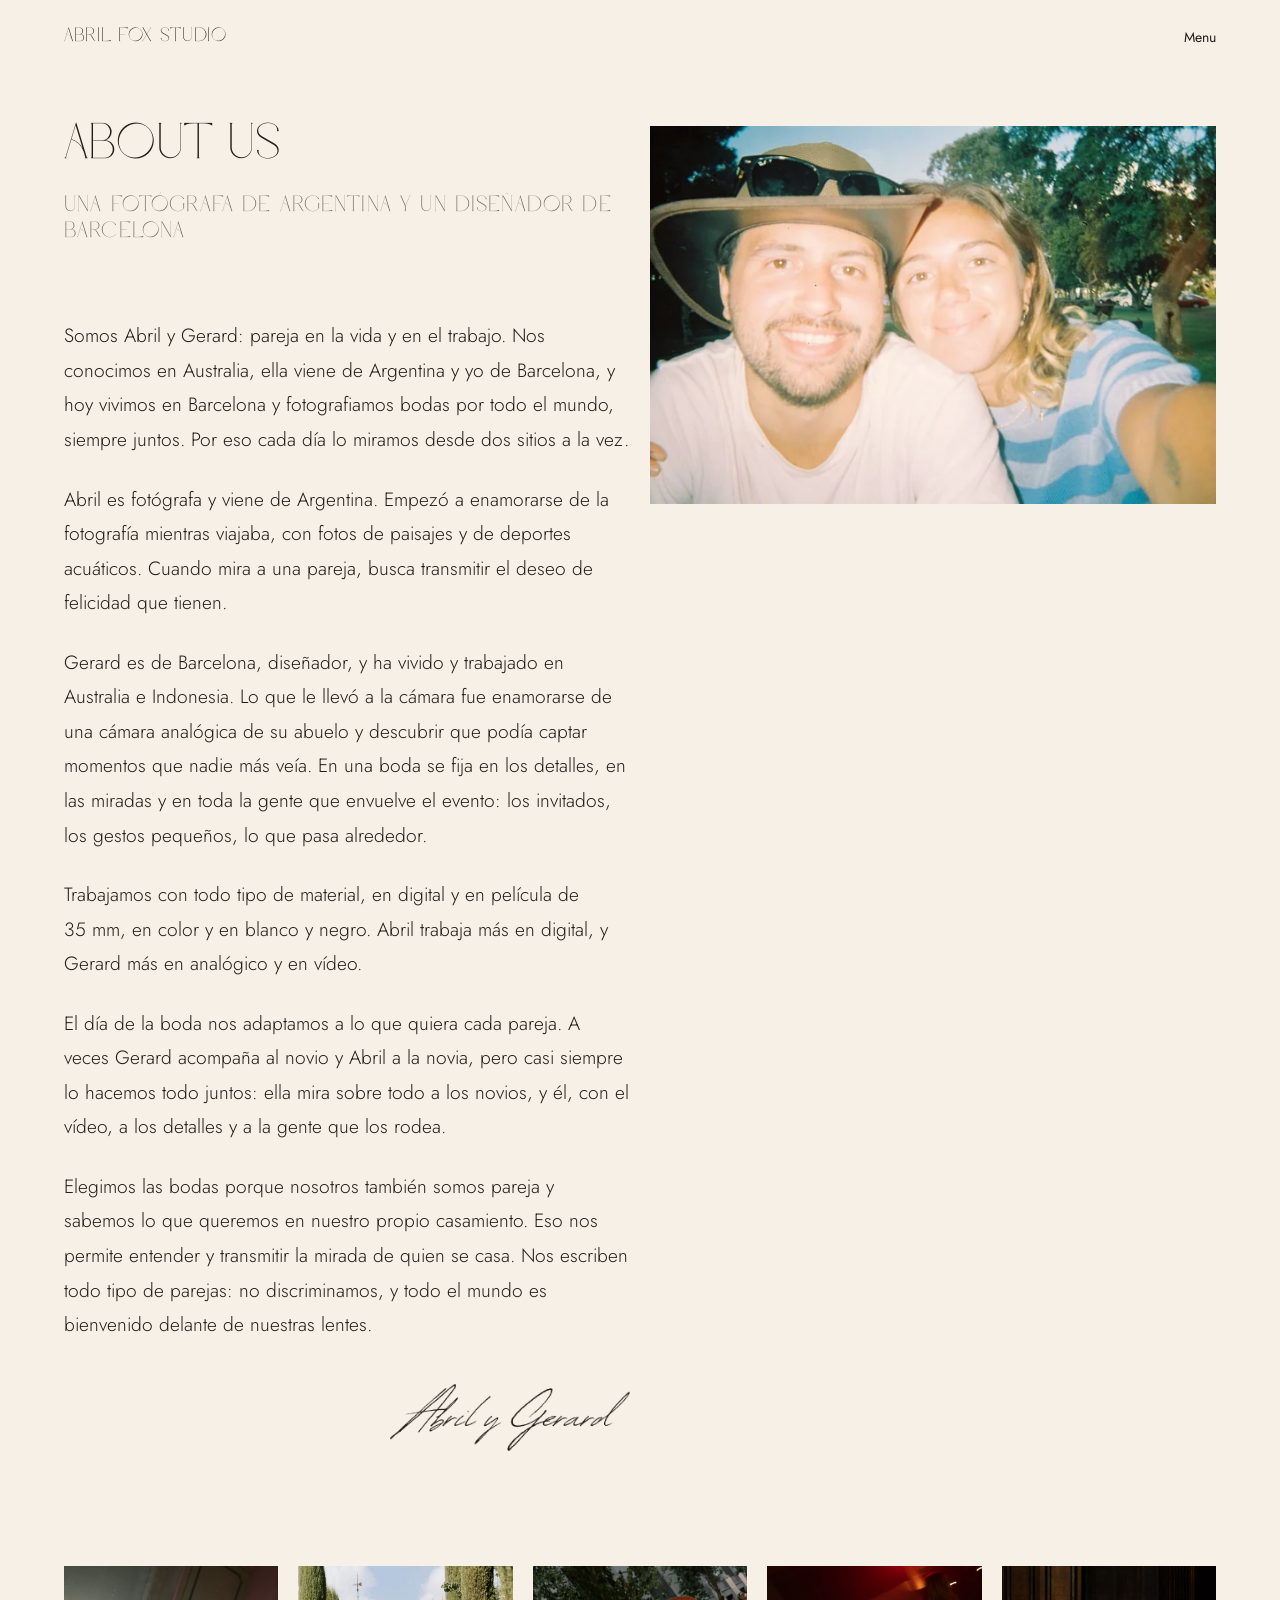
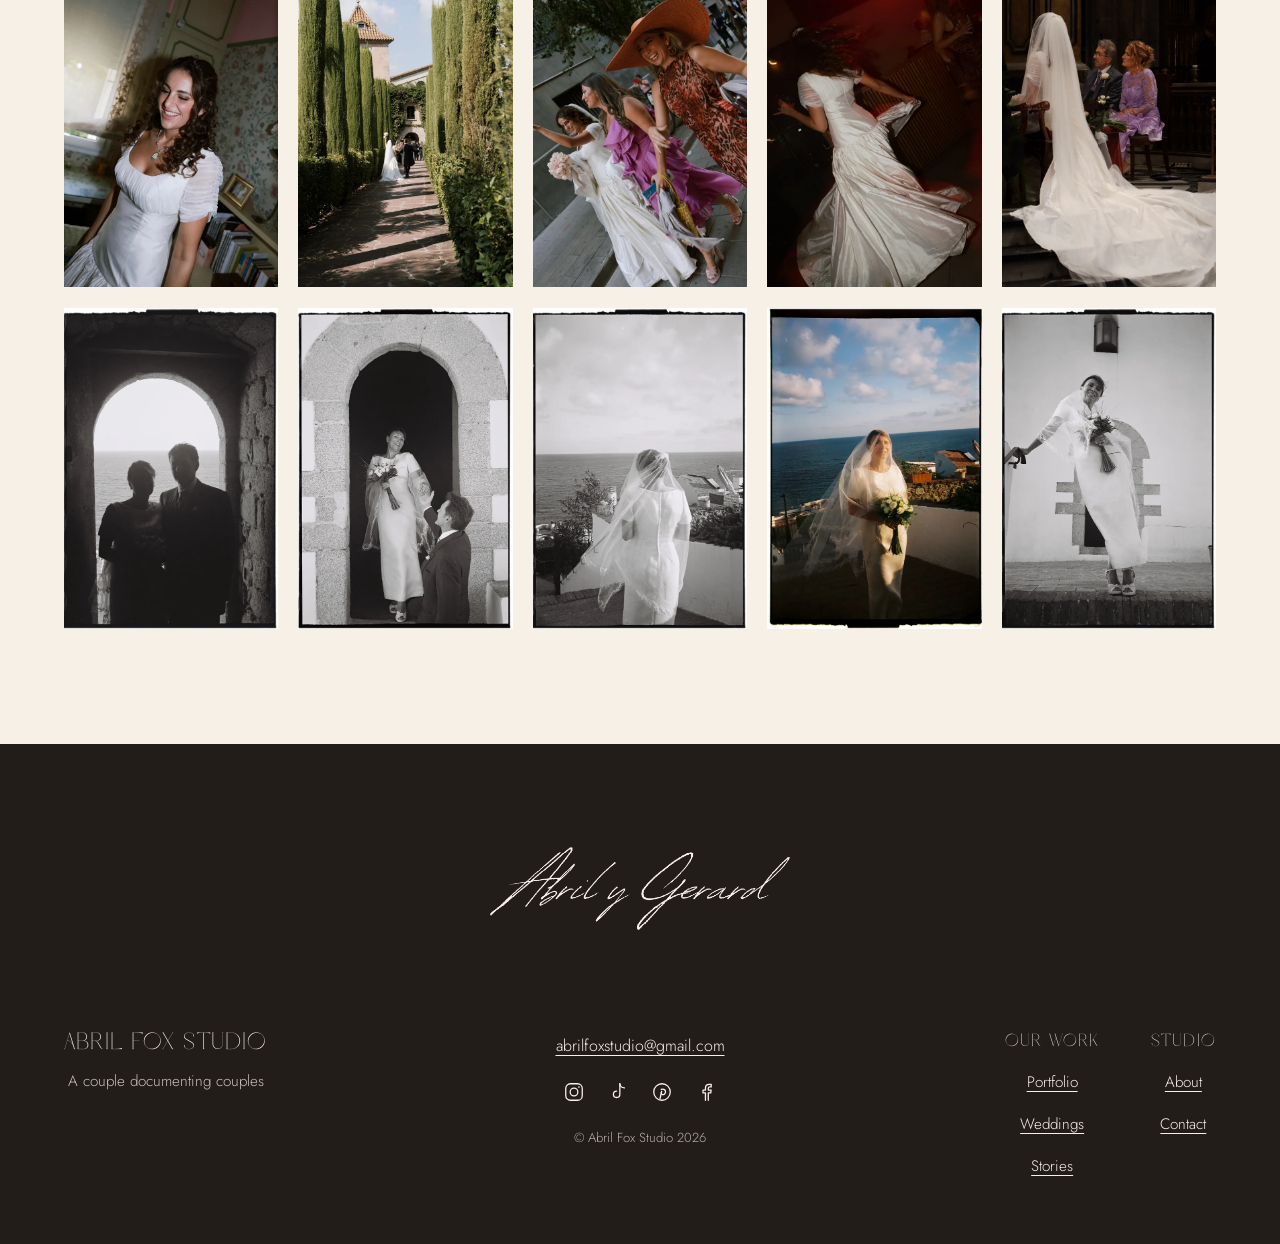
==== commit ade0a94c: "Menú en negrita, pies de Gallery con la letra del menú y título About us Co-Authored-By: Claude Opus" ====
--- a/about.html
+++ b/about.html
@@ -38,7 +38,7 @@
 <h1 class="visually-hidden">About</h1>
 <section class="about" id="nosotros" aria-labelledby="about-t">
   <div class="about__text">
-    <h2 class="about__title" id="about-t">Abril &amp; Gerard</h2>
+    <h2 class="about__title" id="about-t">About us</h2>
     <p class="about__sub">Una fotógrafa de Argentina y un diseñador de Barcelona</p>
     <div class="about__body">
       <p>Somos Abril y Gerard: pareja en la vida y en el trabajo. Nos conocimos en Australia, ella viene de Argentina y yo de Barcelona, y hoy vivimos en Barcelona y fotografiamos bodas por todo el mundo, siempre juntos. Por eso cada día lo miramos desde dos sitios a la vez.</p>
--- a/styles.css
+++ b/styles.css
@@ -104,6 +104,10 @@
   min-width: 150px; opacity: 0; visibility: hidden; transform: translateY(-4px); transition: opacity .25s, transform .25s, visibility 0s .25s; }
 .has-sub.is-open .sub { opacity: 1; visibility: visible; transform: none; transition: opacity .25s, transform .25s; }
 .menu .sub a { display: block; padding: 8px 0; }
+
+/* Menú: secciones en negrita, Weddings y Stories en normal */
+.menu > ul > li > a, .sub-btn { font-weight: 600; }
+.menu .sub a { font-weight: 300; }
 
 /* Fuera del inicio: en ordenador solo se ve «Menu»; al pasar por encima se despliega */
 .navwrap { position: relative; }
@@ -196,8 +200,8 @@
 }
 .wall .ph img { height: 100%; object-fit: cover; transition: transform 1.2s var(--ease), opacity .6s; }
 .wall a:hover img { transform: scale(1.02); }
-.wall__place { display: block; font: 300 clamp(1.05rem, 1.4vw, 1.3rem)/1.3 var(--f-place); margin-top: 1em; }
-.wall__names { display: block; font: 400 .8rem/1.3 var(--f-title); text-transform: uppercase; letter-spacing: .08em; color: var(--tinta-2); margin-top: .5em; }
+.wall__place { display: block; font: 400 var(--t-s)/1.4 var(--f-text); letter-spacing: .02em; margin-top: 1em; }
+.wall__names { display: block; font: 300 var(--t-s)/1.4 var(--f-text); letter-spacing: .02em; color: var(--tinta-2); margin-top: .3em; }
 .wall a:focus-visible { outline-offset: 8px; }
 @media (max-width: 899px) { .wall { grid-template-columns: repeat(2, minmax(0, 1fr)); } }
 @media (max-width: 599px) { .wall { grid-template-columns: minmax(0, 1fr); } }
@@ -494,7 +498,7 @@
   gap: clamp(12px, 1.6vw, 24px);
 }
 [data-slot] { position: relative; min-height: 0; overflow: hidden; background: var(--arena); }
-[data-slot] .ph { position: absolute; inset: 0; opacity: 0; transition: opacity 1.2s ease; }
+[data-slot] .ph { position: absolute; inset: 0; opacity: 0; transition: opacity .9s ease; }
 [data-slot] .ph.is-on { opacity: 1; }
 [data-slot] img { width: 100%; height: 100%; object-fit: cover; }
 .mosaic__a { grid-column: 1; grid-row: 1 / span 2; }
